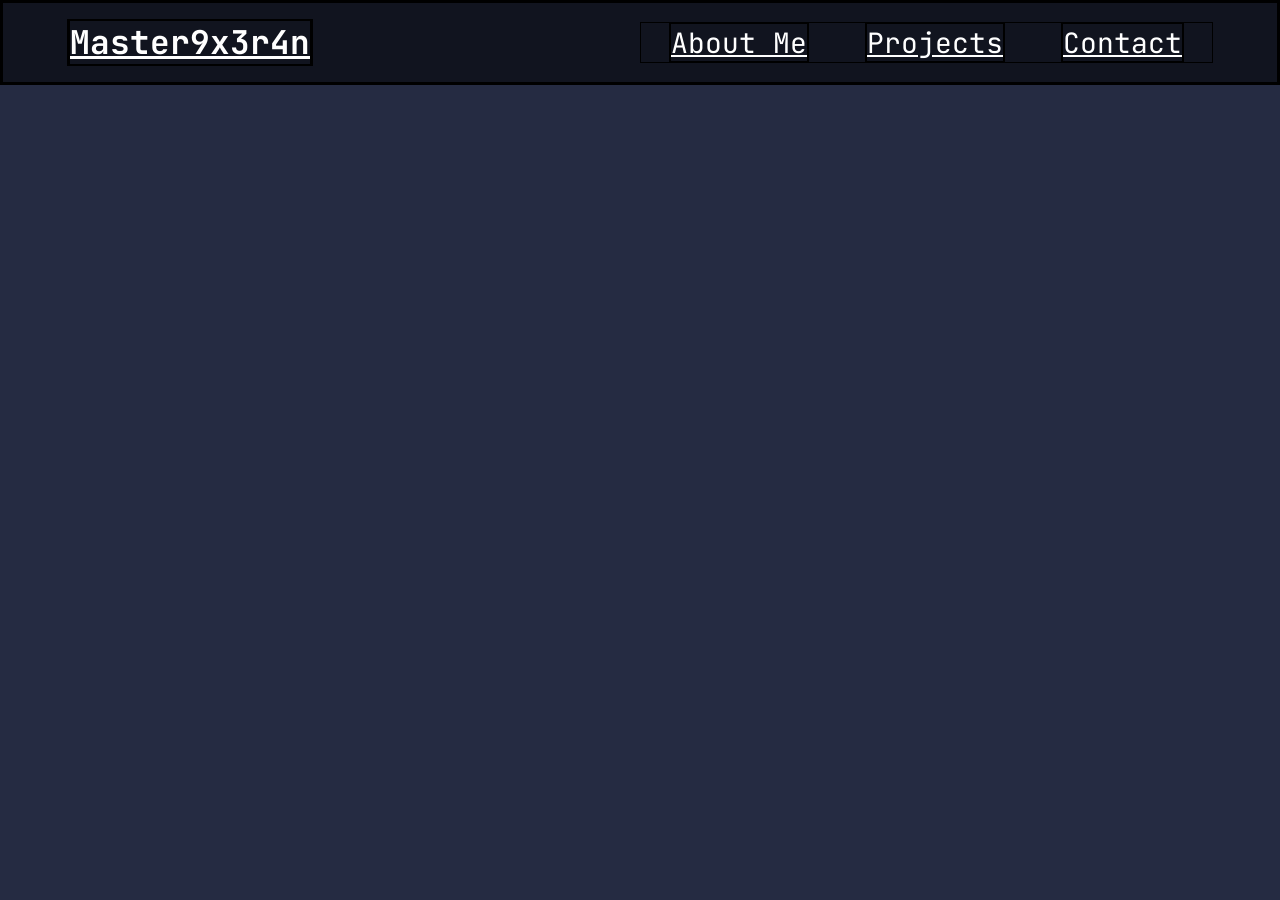
==== src/projects.html @ 87b77247 "feat: added navigation bar links to new pages" ====
<!DOCTYPE html>
<html lang="en">
<head>
    <meta charset="UTF-8">
    <meta name="viewport" content="width=device-width, initial-scale=1.0">
    <title>Projects</title>
    <link rel="stylesheet" href="./css/index.css">
</head>
<body>
    <!-- Nav bar -->
    <div id="header"></div>
    
    <script src="./scripts/index.js"></script>
</body>
</html>
---- src/css/index.css ----
@import url('https://fonts.googleapis.com/css2?family=JetBrains+Mono:ital,wght@0,100..800;1,100..800&display=swap');

* {
    margin: 0px;
    padding: 0px;
    box-sizing: border-box;
    border: 1px solid black;
    font-family: "JetBrains Mono", "Lucida Sans", monospace;
    color: white;
}

body {
    background-color: #252b42;
}

#header {
    display: flex;
    flex-flow: row wrap;
    justify-content: space-between;
    align-items: center;
    flex: 1;
    width: 100%;
    height:8%;
    padding: 16px 64px;
    font-size: 28px;
    background-color: #11141f;
}

.nav {
    display: flex;
    flex-flow: row nowrap;
    justify-content: space-around;
    align-items: center;
    width: 50%;
}

.main-content {
    height: 92%;
    display: flex;
    flex-flow: row wrap;
}

.left-container, .right-container {
    width: 50%;
    display: flex;
    flex-flow: column nowrap;
    justify-content: center;
    align-items: center;
    padding: 32px;
}

.left-content {
    display: flex;
    flex-flow: column nowrap;
    gap: 28px;
}

.image-container {
    background-image: url("../media/stephen_lloyd.png");
    background-size: cover;
    background-position: center; 
    background-repeat: no-repeat; 
    background-color: #f0f0f0; 

    border-radius: 50%;
    border: 6px solid #404073;
    height: 600px;
    aspect-ratio: 1 / 1;
}
    
.links-content ul {
    list-style-type: none;
    font-size: 32px;
    padding: 8px 6px;

    display: flex;
    flex-flow: column nowrap;
    justify-content: space-between;
    gap: 12px;
}


.link-name {
    font-weight: 600;
}
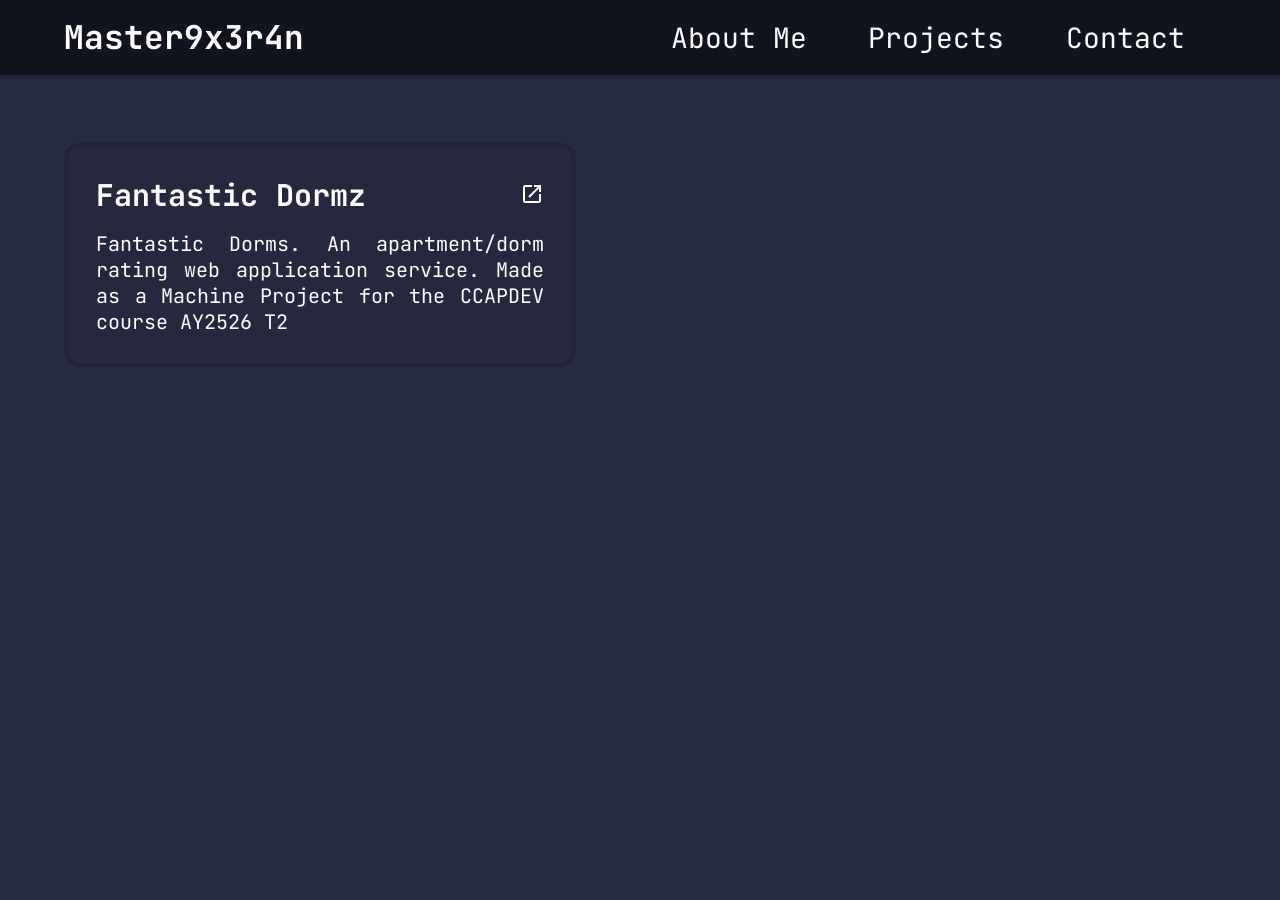
==== commit ab965ee9: "chore: added template for projects" ====
--- a/src/projects.html
+++ b/src/projects.html
@@ -4,11 +4,32 @@
     <meta charset="UTF-8">
     <meta name="viewport" content="width=device-width, initial-scale=1.0">
     <title>Projects</title>
+
+    <link rel="stylesheet" href="https://fonts.googleapis.com/css2?family=Material+Symbols+Outlined:opsz,wght,FILL,GRAD@20..48,100..700,0..1,-50..200&icon_names=open_in_new" />
     <link rel="stylesheet" href="./css/index.css">
 </head>
 <body>
     <!-- Nav bar -->
     <div id="header"></div>
+
+    <div class="project-container">
+        <div class="project-content">
+            <div class="project-header">
+                <div class="project-title">
+                    Fantastic Dormz
+                </div>
+                <div class="project-link">
+                    <a href="/src/contacts.html">
+                        <span class="material-symbols-outlined">open_in_new</span>
+                    </a>
+                </div>
+            </div>
+            <div class="project-description">
+                Fantastic Dorms. An apartment/dorm rating web application service. 
+                Made as a Machine Project for the CCAPDEV course AY2526 T2
+            </div>
+        </div>
+    </div>
     
     <script src="./scripts/index.js"></script>
 </body>
--- a/src/css/index.css
+++ b/src/css/index.css
@@ -4,9 +4,9 @@
     margin: 0px;
     padding: 0px;
     box-sizing: border-box;
-    border: 1px solid black;
     font-family: "JetBrains Mono", "Lucida Sans", monospace;
     color: white;
+    /* border: 1px solid black; */
 }
 
 body {
@@ -24,6 +24,7 @@
     padding: 16px 64px;
     font-size: 28px;
     background-color: #11141f;
+    border-bottom: 4px solid #222238;
 }
 
 .nav {
@@ -34,14 +35,31 @@
     width: 50%;
 }
 
+.nav-link {
+    text-decoration: none;
+}
+
+.nav-link:hover {
+    text-decoration: underline;
+}
+
 .main-content {
     height: 92%;
     display: flex;
     flex-flow: row wrap;
 }
 
+.left-container {
+    width: 40%;
+    margin-left: 5%;
+}
+
+.right-container {
+    width: 50%;
+    margin-right: 5%;
+}
+
 .left-container, .right-container {
-    width: 50%;
     display: flex;
     flex-flow: column nowrap;
     justify-content: center;
@@ -55,17 +73,23 @@
     gap: 28px;
 }
 
-.image-container {
-    background-image: url("../media/stephen_lloyd.png");
+.media-container {
     background-size: cover;
     background-position: center; 
     background-repeat: no-repeat; 
     background-color: #f0f0f0; 
-
+    aspect-ratio: 1 / 1;
+}
+
+.image-container {
+    background-image: url("../media/stephen_lloyd.png");
     border-radius: 50%;
-    border: 6px solid #404073;
-    height: 600px;
-    aspect-ratio: 1 / 1;
+    border: 6px solid #222238;
+    height: 550px;
+}
+
+.image-container:hover {
+    border-color: #404073; 
 }
     
 .links-content ul {
@@ -79,7 +103,100 @@
     gap: 12px;
 }
 
+.links-content ul li {
+    display: flex;
+    align-items: center;
+    gap: 16px;
+}
+
+.link-icon {
+    height: 42px;
+    border-radius: 48px;
+}
+
+.github {
+    background-image: url("https://skillicons.dev/icons?i=github");
+}
+
+.linkedin {
+    background-image: url("https://skillicons.dev/icons?i=linkedin");
+}
 
 .link-name {
     font-weight: 600;
-}+    text-decoration: none;
+}
+
+.link-name:hover {
+    text-decoration: underline;
+}
+
+.right-content {
+    display: flex;
+    flex-flow: column nowrap;
+    justify-content: space-between;
+    font-size: 24px;
+    height: 700px;
+}
+
+.introduction {
+    font-size: 80px;
+    color: #4b4b83;
+}
+
+.greeting {
+    font-size: 100px;
+}
+
+.greeting, .name {
+    margin: 4px 0px;
+}
+
+.introduction span#name {
+    font-weight: 700;
+    color: #9090e0;
+}
+
+.about-me {
+    padding: 4px;
+}
+
+.content-container {
+    border: 4px solid #222238;
+    background-color: #27273f;
+    padding: 28px;
+    border-radius: 16px;
+    text-align: justify;
+}
+
+.content-container:hover {
+    border-color: #2f2f4c;
+}
+
+.project-container {
+    width: 40%;
+    margin: 64px;
+    border: 4px solid #222238;
+    background-color: #27273f;
+    padding: 28px;
+    border-radius: 16px;
+    font-size: 20px;
+}
+
+.project-container:hover {
+    border-color: #2f2f4c;
+}
+
+.project-header {
+    display: flex;
+    justify-content: space-between;
+    align-items: center;
+    font-size: 30px;
+    font-weight: 700;
+    margin-bottom: 16px;
+    color:#c4c4f8;
+}
+
+.project-description {
+    text-align: justify;
+}
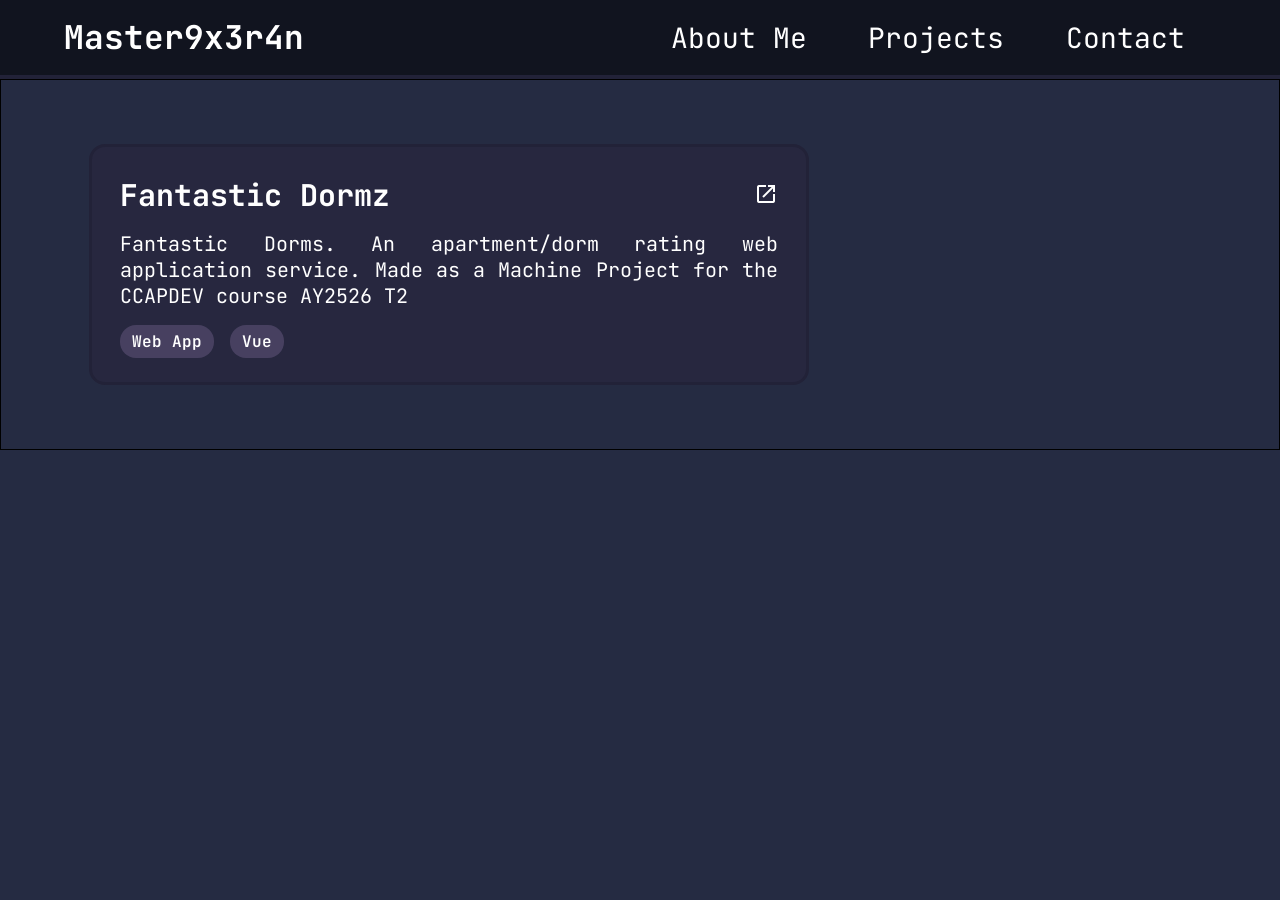
==== commit 5bf2d372: "chore: added minor adjustments to projects" ====
--- a/src/projects.html
+++ b/src/projects.html
@@ -12,25 +12,37 @@
     <!-- Nav bar -->
     <div id="header"></div>
 
-    <div class="project-container">
-        <div class="project-content">
-            <div class="project-header">
-                <div class="project-title">
-                    Fantastic Dormz
+    <div class="main-content" style="border: 1px solid black;">
+        <div class="projects-container">
+            <div class="project-container">
+                <div class="project-content">
+                    <div class="project-header">
+                        <div class="project-title">
+                            Fantastic Dormz
+                        </div>
+                        <div class="project-link">
+                            <a href="/src/contacts.html" target="_blank">
+                                <span class="material-symbols-outlined">open_in_new</span>
+                            </a>
+                        </div>
+                    </div>
+                    <div class="project-description">
+                        Fantastic Dorms. An apartment/dorm rating web application service. 
+                        Made as a Machine Project for the CCAPDEV course AY2526 T2
+                    </div>
+                    <div class="labels-container">
+                        <ul>
+                            <li>Web App</li>
+                            <li>Vue</li>
+                        </ul>
+                    </div>
                 </div>
-                <div class="project-link">
-                    <a href="/src/contacts.html">
-                        <span class="material-symbols-outlined">open_in_new</span>
-                    </a>
-                </div>
-            </div>
-            <div class="project-description">
-                Fantastic Dorms. An apartment/dorm rating web application service. 
-                Made as a Machine Project for the CCAPDEV course AY2526 T2
             </div>
         </div>
     </div>
     
+    <script src="./scripts/jquery-4.0.0.min.js"></script>
     <script src="./scripts/index.js"></script>
+    <script src="./scripts/projects.js"></script>
 </body>
 </html>
--- a/src/css/index.css
+++ b/src/css/index.css
@@ -173,12 +173,21 @@
     border-color: #2f2f4c;
 }
 
+.projects-container {
+    margin: 0px 24px;
+    display: flex;
+    flex-flow: row wrap;
+    align-items: center;
+    justify-content: space-around;
+}
+
 .project-container {
-    width: 40%;
+    max-width: 720px;
     margin: 64px;
-    border: 4px solid #222238;
+    border: 3px solid #222238;
     background-color: #27273f;
     padding: 28px;
+    padding-bottom: 24px;
     border-radius: 16px;
     font-size: 20px;
 }
@@ -200,3 +209,32 @@
 .project-description {
     text-align: justify;
 }
+
+.project-link a span:hover {
+    padding-bottom: 2px;
+    border-bottom: 3px solid white;
+}
+
+.labels-container {
+    margin-top: 16px;
+}
+
+.labels-container ul {
+    display: flex;
+    justify-content: flex-start;
+    align-items: space-between;
+    list-style-type: none;
+    gap: 16px;
+}
+
+.labels-container ul li {
+    font-size: 16px;
+    border-radius: 16px;
+    background-color: #4e4667d6;
+    padding: 6px 12px;
+    font-weight: 600;
+}
+
+.labels-container ul li:hover {
+    text-decoration: underline;
+}
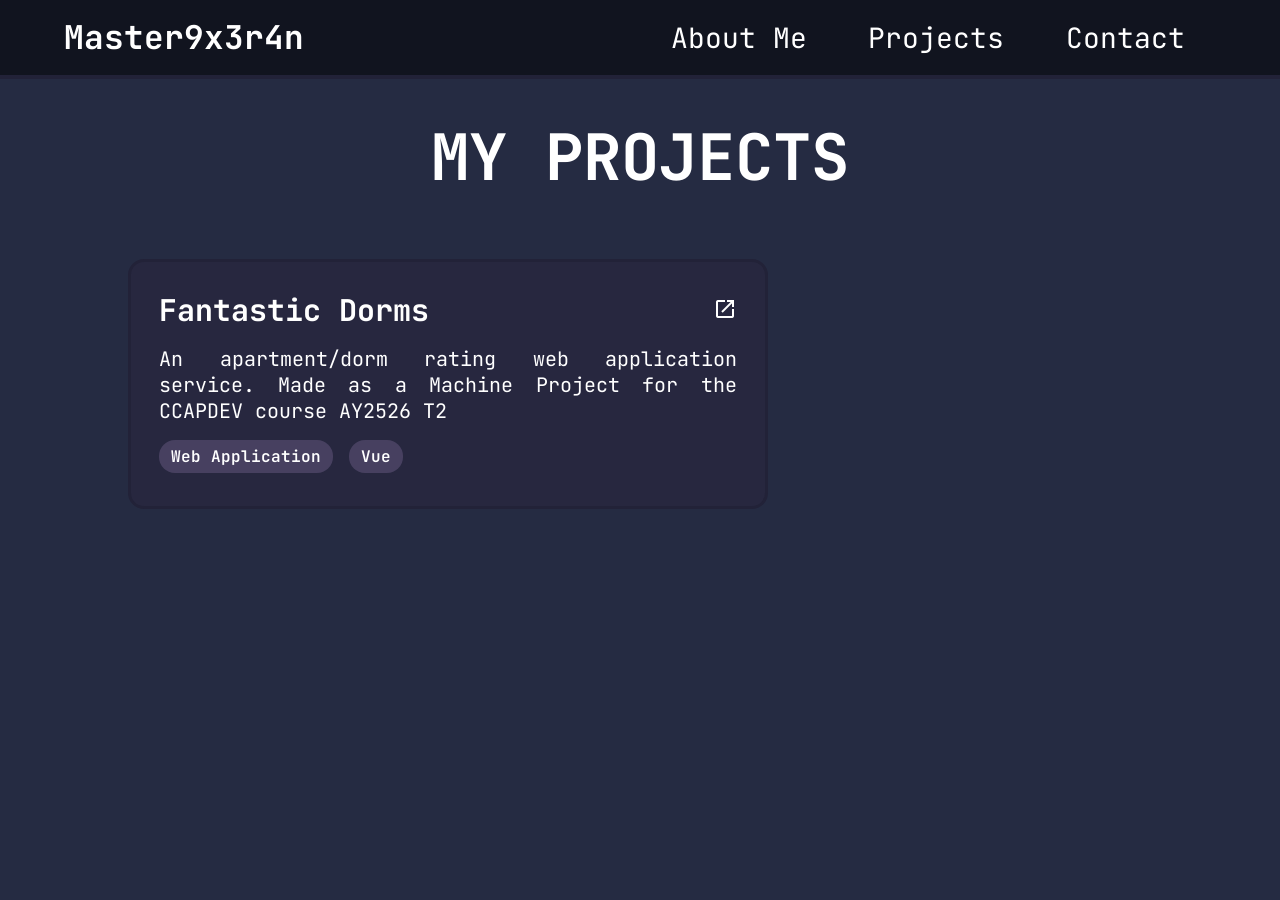
==== commit e5e8117a: "feat: linked data to project data export module" ====
--- a/src/projects.html
+++ b/src/projects.html
@@ -12,37 +12,17 @@
     <!-- Nav bar -->
     <div id="header"></div>
 
-    <div class="main-content" style="border: 1px solid black;">
-        <div class="projects-container">
-            <div class="project-container">
-                <div class="project-content">
-                    <div class="project-header">
-                        <div class="project-title">
-                            Fantastic Dormz
-                        </div>
-                        <div class="project-link">
-                            <a href="/src/contacts.html" target="_blank">
-                                <span class="material-symbols-outlined">open_in_new</span>
-                            </a>
-                        </div>
-                    </div>
-                    <div class="project-description">
-                        Fantastic Dorms. An apartment/dorm rating web application service. 
-                        Made as a Machine Project for the CCAPDEV course AY2526 T2
-                    </div>
-                    <div class="labels-container">
-                        <ul>
-                            <li>Web App</li>
-                            <li>Vue</li>
-                        </ul>
-                    </div>
-                </div>
-            </div>
+    <div class="main-content">
+        <div class="page-title">
+            <h1>MY PROJECTS</h1>
+        </div>
+        <div id="projects-container">
+            
         </div>
     </div>
     
     <script src="./scripts/jquery-4.0.0.min.js"></script>
     <script src="./scripts/index.js"></script>
-    <script src="./scripts/projects.js"></script>
+    <script src="./scripts/projects.js" type="module"></script>
 </body>
 </html>
--- a/src/css/index.css
+++ b/src/css/index.css
@@ -25,6 +25,8 @@
     font-size: 28px;
     background-color: #11141f;
     border-bottom: 4px solid #222238;
+    position: sticky;
+    top: 0px;
 }
 
 .nav {
@@ -47,6 +49,13 @@
     height: 92%;
     display: flex;
     flex-flow: row wrap;
+}
+
+.page-title {
+    font-size: 32px;
+    text-align: center;
+    width: 100%;
+    margin: 36px;
 }
 
 .left-container {
@@ -173,17 +182,28 @@
     border-color: #2f2f4c;
 }
 
-.projects-container {
-    margin: 0px 24px;
+#projects-container {
+    margin: 0px 104px;
     display: flex;
     flex-flow: row wrap;
     align-items: center;
     justify-content: space-around;
+    max-height: 600px;
+
+    /*scrolling*/
+    overflow-y: scroll;
+    -ms-overflow-style: none;
+    scrollbar-width: none;
+}
+
+#projects-container::-webkit-scrollbar {
+    display: none;
 }
 
 .project-container {
-    max-width: 720px;
-    margin: 64px;
+    max-width: 640px;
+    height: 250px;
+    margin: 24px;
     border: 3px solid #222238;
     background-color: #27273f;
     padding: 28px;
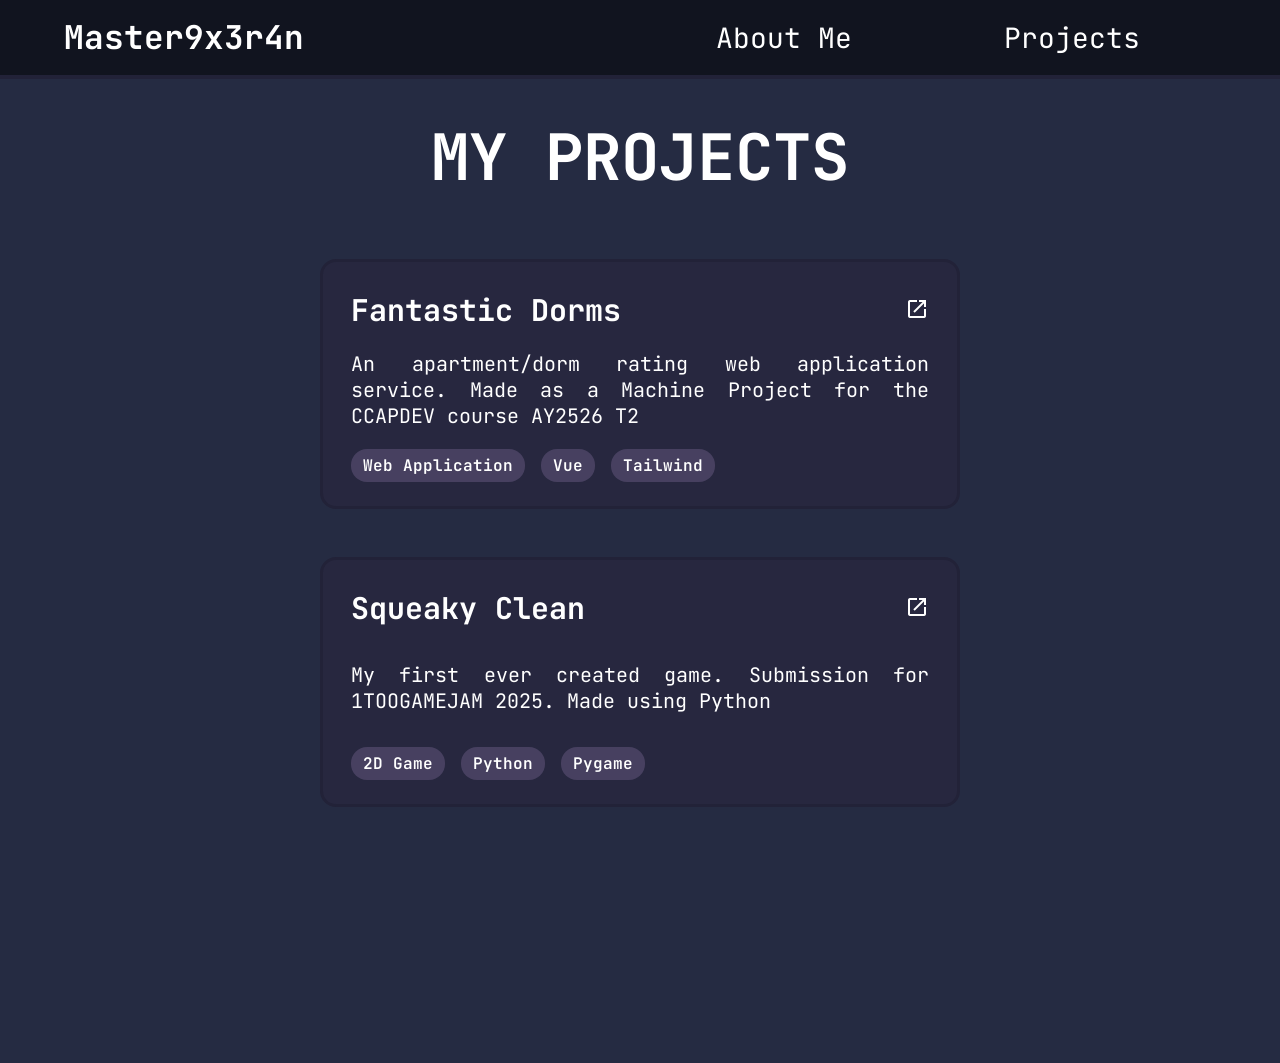
==== commit 14e6555a: "refactor: added responsive design layout to index.css" ====
--- a/src/projects.html
+++ b/src/projects.html
@@ -11,11 +11,11 @@
 <body>
     <!-- Nav bar -->
     <div id="header"></div>
-
+    
+    <div class="page-title">
+        <h1>MY PROJECTS</h1>
+    </div>
     <div class="main-content">
-        <div class="page-title">
-            <h1>MY PROJECTS</h1>
-        </div>
         <div id="projects-container">
             
         </div>
--- a/src/css/index.css
+++ b/src/css/index.css
@@ -6,7 +6,6 @@
     box-sizing: border-box;
     font-family: "JetBrains Mono", "Lucida Sans", monospace;
     color: white;
-    /* border: 1px solid black; */
 }
 
 body {
@@ -20,13 +19,14 @@
     align-items: center;
     flex: 1;
     width: 100%;
-    height:8%;
+    height: 8%;
     padding: 16px 64px;
     font-size: 28px;
     background-color: #11141f;
     border-bottom: 4px solid #222238;
     position: sticky;
     top: 0px;
+    z-index: 100;
 }
 
 .nav {
@@ -46,26 +46,28 @@
 }
 
 .main-content {
-    height: 92%;
-    display: flex;
-    flex-flow: row wrap;
+    min-height: 92vh;
+    display: flex;
+    flex-flow: row nowrap; 
+    align-items: stretch;
+    padding: 0 5%;
 }
 
 .page-title {
     font-size: 32px;
     text-align: center;
     width: 100%;
-    margin: 36px;
+    margin: 36px 0;
 }
 
 .left-container {
-    width: 40%;
-    margin-left: 5%;
+    flex: 0 0 40%;
+    min-width: 0;
 }
 
 .right-container {
-    width: 50%;
-    margin-right: 5%;
+    flex: 1 1 0;
+    min-width: 0;
 }
 
 .left-container, .right-container {
@@ -80,13 +82,14 @@
     display: flex;
     flex-flow: column nowrap;
     gap: 28px;
+    width: 100%;
 }
 
 .media-container {
     background-size: cover;
-    background-position: center; 
-    background-repeat: no-repeat; 
-    background-color: #f0f0f0; 
+    background-position: center;
+    background-repeat: no-repeat;
+    background-color: #f0f0f0;
     aspect-ratio: 1 / 1;
 }
 
@@ -94,16 +97,17 @@
     background-image: url("../media/stephen_lloyd.png");
     border-radius: 50%;
     border: 6px solid #222238;
-    height: 550px;
+    width: clamp(160px, 28vw, 550px);
+    height: clamp(160px, 28vw, 550px);
 }
 
 .image-container:hover {
-    border-color: #404073; 
-}
-    
+    border-color: #404073;
+}
+
 .links-content ul {
     list-style-type: none;
-    font-size: 32px;
+    font-size: clamp(16px, 2vw, 32px);
     padding: 8px 6px;
 
     display: flex;
@@ -121,6 +125,7 @@
 .link-icon {
     height: 42px;
     border-radius: 48px;
+    flex-shrink: 0;
 }
 
 .github {
@@ -144,17 +149,18 @@
     display: flex;
     flex-flow: column nowrap;
     justify-content: space-between;
-    font-size: 24px;
-    height: 700px;
+    font-size: clamp(13px, 1.5vw, 24px);
+    gap: 24px;
+    width: 100%;
 }
 
 .introduction {
-    font-size: 80px;
+    font-size: clamp(36px, 5.5vw, 80px);
     color: #4b4b83;
 }
 
 .greeting {
-    font-size: 100px;
+    font-size: clamp(46px, 7vw, 100px);
 }
 
 .greeting, .name {
@@ -182,15 +188,16 @@
     border-color: #2f2f4c;
 }
 
+
+/* projects page */
 #projects-container {
-    margin: 0px 104px;
+    margin: 0px 26px;
     display: flex;
     flex-flow: row wrap;
     align-items: center;
     justify-content: space-around;
     max-height: 600px;
 
-    /*scrolling*/
     overflow-y: scroll;
     -ms-overflow-style: none;
     scrollbar-width: none;
@@ -202,6 +209,7 @@
 
 .project-container {
     max-width: 640px;
+    min-width: 640px;
     height: 250px;
     margin: 24px;
     border: 3px solid #222238;
@@ -212,6 +220,13 @@
     font-size: 20px;
 }
 
+.project-content {
+    display: flex;
+    flex-flow: column nowrap;
+    justify-content: space-between;
+    height: 100%;
+}
+
 .project-container:hover {
     border-color: #2f2f4c;
 }
@@ -223,7 +238,7 @@
     font-size: 30px;
     font-weight: 700;
     margin-bottom: 16px;
-    color:#c4c4f8;
+    color: #c4c4f8;
 }
 
 .project-description {
@@ -258,3 +273,78 @@
 .labels-container ul li:hover {
     text-decoration: underline;
 }
+
+.stats-container {
+    text-align: left;
+    font-size: clamp(13px, 1.4vw, 22px);
+    display: flex;
+    flex-flow: column nowrap;
+    gap: 4px;
+}
+
+
+/* mobile layout */
+@media (max-width: 600px) {
+
+    #header {
+        flex-direction: column;
+        align-items: flex-start;
+        gap: 10px;
+        padding: 14px 20px;
+        font-size: 18px;
+        height: auto;
+    }
+
+    .nav {
+        width: 100%;
+        justify-content: flex-start;
+        gap: 24px;
+    }
+
+    .main-content {
+        flex-flow: column nowrap;
+        min-height: unset;
+    }
+
+    .left-container,
+    .right-container {
+        flex: unset;
+        width: 100%;
+        margin: 0;
+        padding: 20px 16px;
+    }
+
+    .image-container {
+        width: 220px;
+        height: 220px;
+    }
+
+    .links-content ul {
+        font-size: 20px;
+    }
+
+    .right-content {
+        gap: 16px;
+    }
+
+    .content-container {
+        padding: 18px;
+    }
+
+    #projects-container {
+        margin: 0 12px;
+        max-height: none;
+    }
+
+    .project-container {
+        min-width: 0;
+        max-width: 100%;
+        width: 100%;
+        height: auto;
+        margin: 12px 0;
+    }
+
+    .labels-container ul {
+        flex-wrap: wrap;
+    }
+}
